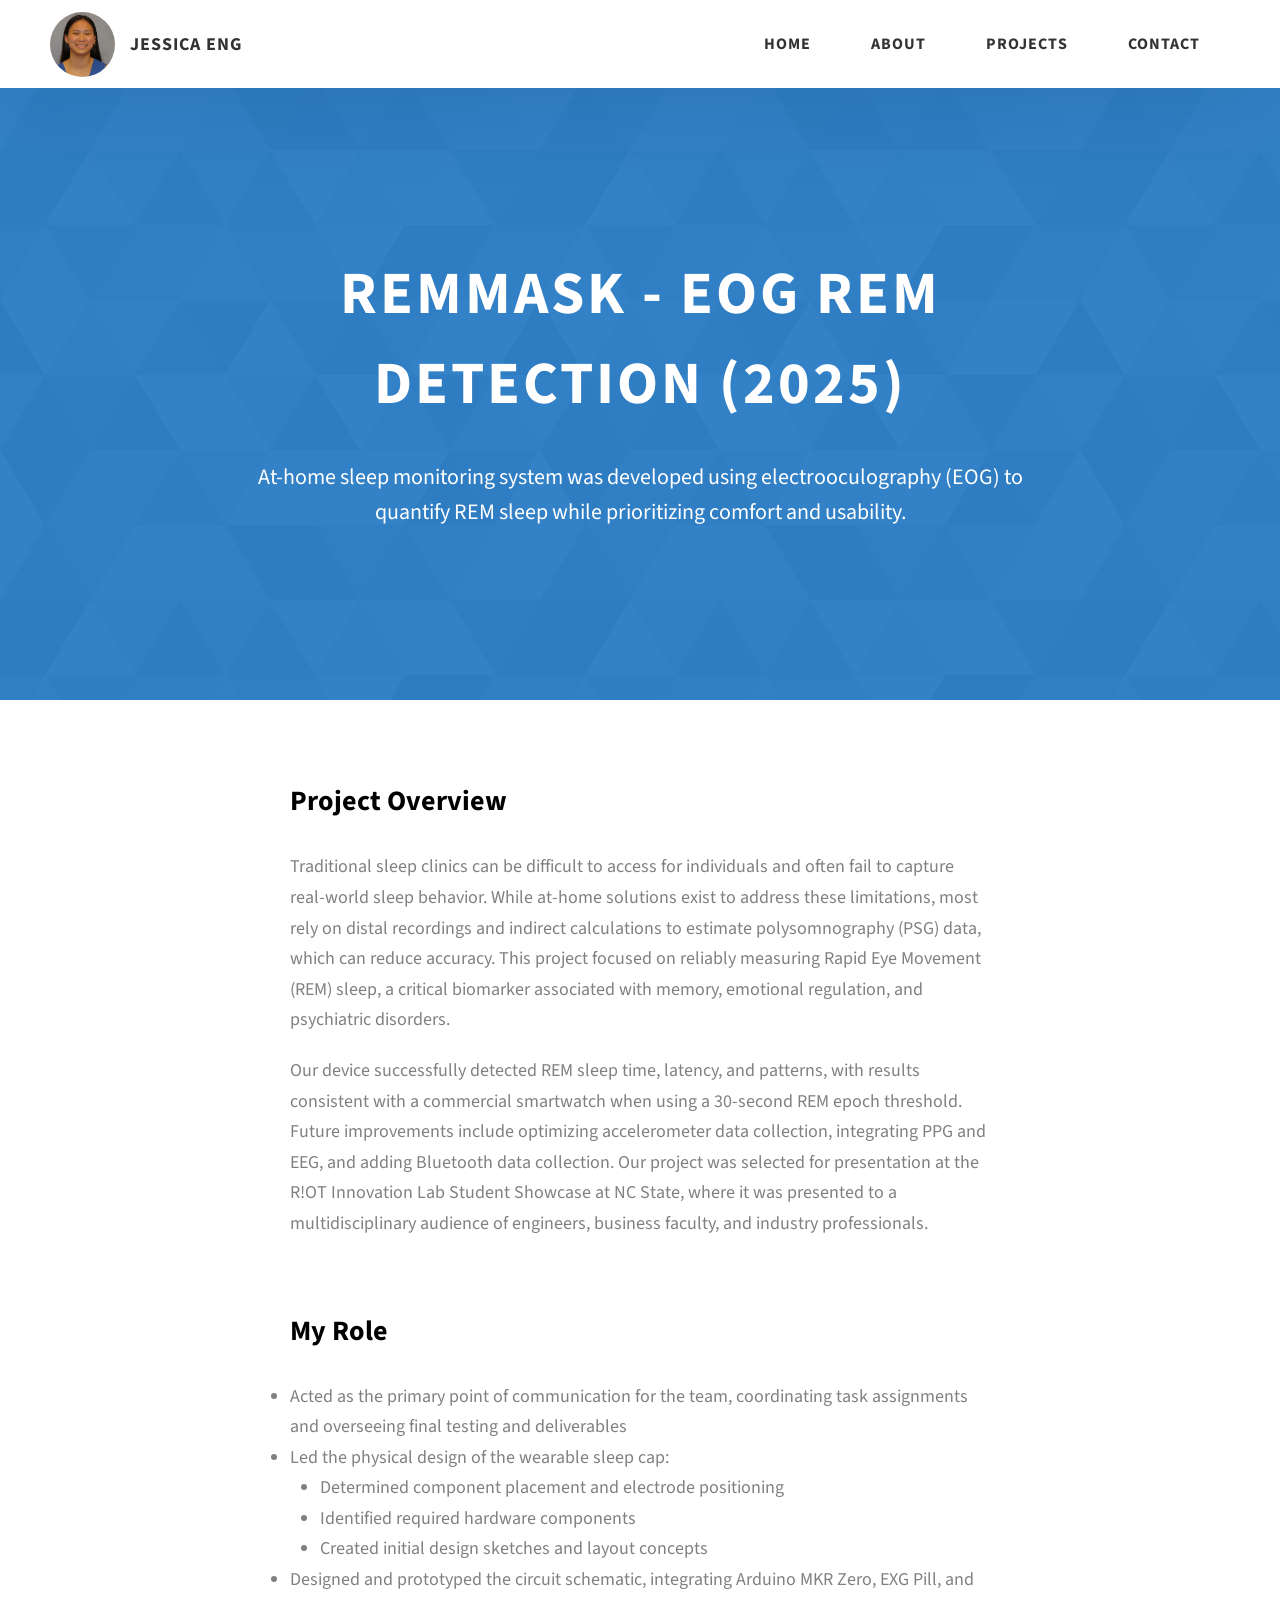
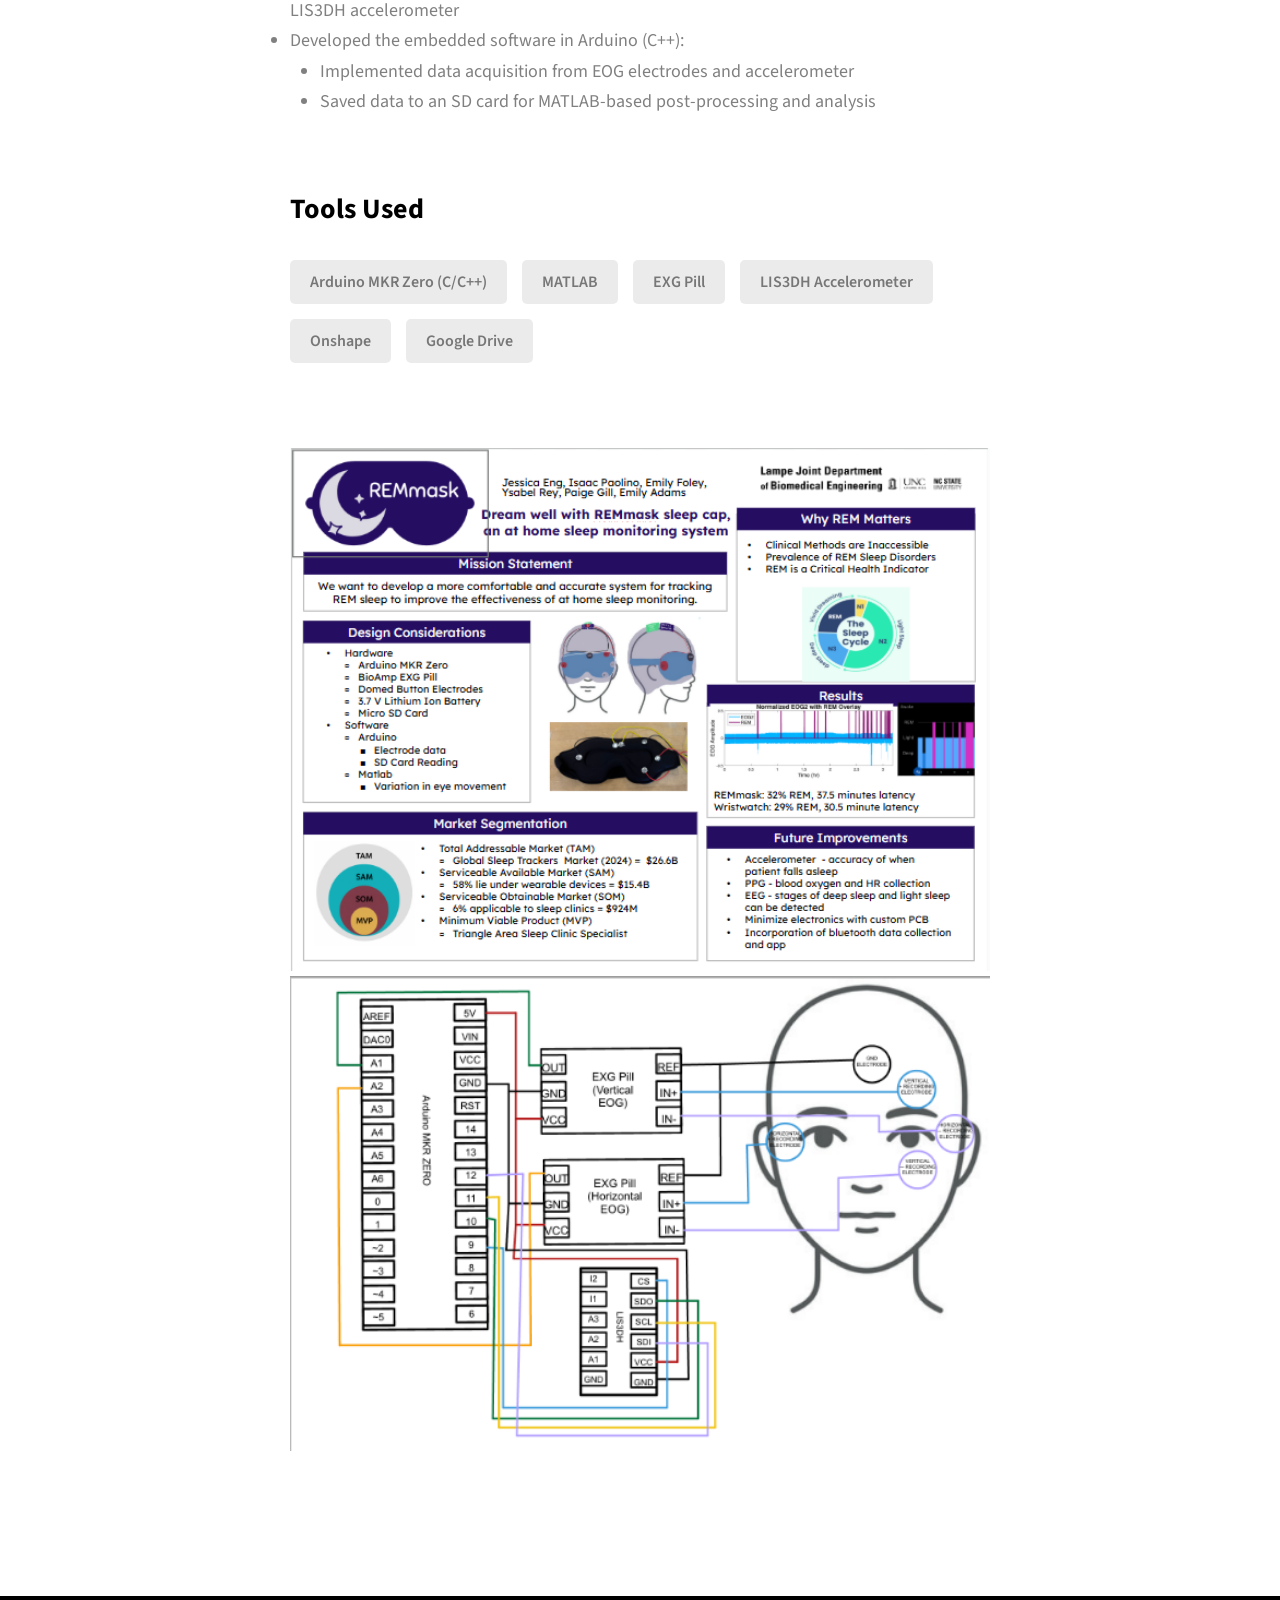
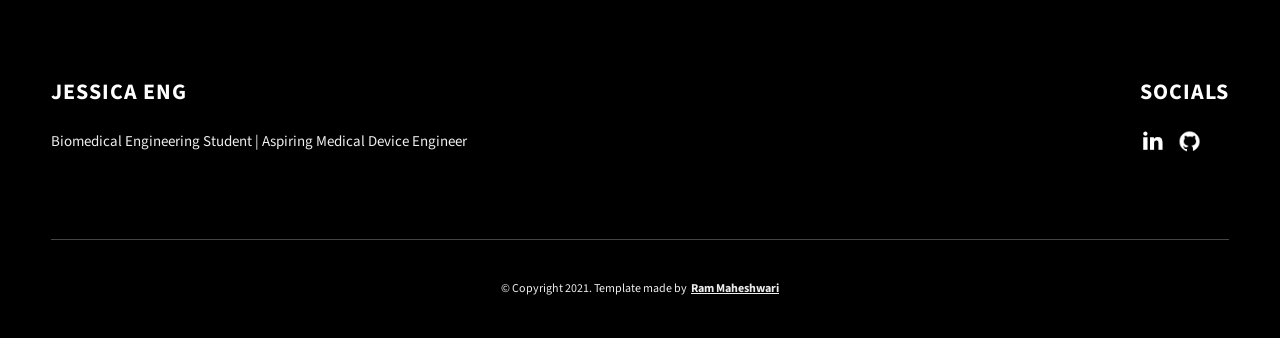
==== project-1.html @ 573de71a "move site files to root" ====
<!DOCTYPE html>
<html lang="en">
  <head>
    <meta charset="UTF-8" />
    <meta name="viewport" content="width=device-width, initial-scale=1.0" />
    <meta http-equiv="X-UA-Compatible" content="ie=edge" />
    <title>REMmask - EOG REM Detection (2025)</title>
    <meta name="description" content="REMmask - EOG REM Detection (2025)" />

    <link rel="stylesheet" href="css/style.css" />

    <link rel="preconnect" href="https://fonts.googleapis.com" />
    <link rel="preconnect" href="https://fonts.gstatic.com" crossorigin />
    <link
      href="https://fonts.googleapis.com/css2?family=Source+Sans+Pro:wght@400;600;700;900&display=swap"
      rel="stylesheet"
    />
  </head>
  <body>
    <header class="header">
      <div class="header__content">
        <div class="header__logo-container">
          <div class="header__logo-img-cont">
            <img
              src="./assets/jpeg/profile.jpeg"
              alt="Jessica Eng Profile Image"
              class="header__logo-img"
            />
          </div>
          <span class="header__logo-sub">Jessica Eng</span>
        </div>
        <div class="header__main">
          <ul class="header__links">
            <li class="header__link-wrapper">
              <a href="./index.html" class="header__link"> Home </a>
            </li>
            <li class="header__link-wrapper">
              <a href="./index.html#about" class="header__link">About </a>
            </li>
            <li class="header__link-wrapper">
              <a href="./index.html#projects" class="header__link">
                Projects
              </a>
            </li>
            <li class="header__link-wrapper">
              <a href="./index.html#contact" class="header__link"> Contact </a>
            </li>
          </ul>
          <div class="header__main-ham-menu-cont">
            <img
              src="./assets/svg/ham-menu.svg"
              alt="hamburger menu"
              class="header__main-ham-menu"
            />
            <img
              src="./assets/svg/ham-menu-close.svg"
              alt="hamburger menu close"
              class="header__main-ham-menu-close d-none"
            />
          </div>
        </div>
      </div>
      <div class="header__sm-menu">
        <div class="header__sm-menu-content">
          <ul class="header__sm-menu-links">
            <li class="header__sm-menu-link">
              <a href="./index.html"> Home </a>
            </li>

            <li class="header__sm-menu-link">
              <a href="./index.html#about"> About </a>
            </li>

            <li class="header__sm-menu-link">
              <a href="./index.html#projects"> Projects </a>
            </li>

            <li class="header__sm-menu-link">
              <a href="./index.html#contact"> Contact </a>
            </li>
          </ul>
        </div>
      </div>
    </header>
    <section class="project-cs-hero">
      <div class="project-cs-hero__content">
        <h1 class="heading-primary">REMmask - EOG REM Detection (2025)</h1>
        <div class="project-cs-hero__info">
          <p class="text-primary">
           At-home sleep monitoring system was 
           developed using electrooculography (EOG) 
           to quantify REM sleep while prioritizing 
           comfort and usability.

          </p>
        </div>
      </div>
    </section>
    <section class="project-details">
      <div class="main-container">
        <div class="project-details__content">
          <div class="project-details__content-main">
            <div class="project-details__desc">
              <h3 class="project-details__content-title">Project Overview</h3>
              <p class="project-details__desc-para">
                Traditional sleep clinics can be difficult to access 
                for individuals and often fail to capture real-world sleep 
                behavior. While at-home solutions exist to address these 
                limitations, most rely on distal recordings and indirect 
                calculations to estimate polysomnography (PSG) data, which can 
                reduce accuracy. This project focused on reliably measuring 
                Rapid Eye Movement (REM) sleep, a critical biomarker 
                associated with memory, emotional regulation, and psychiatric 
                disorders.
              </p>
              <p class="project-details__desc-para">
                Our device successfully detected REM sleep time, latency, 
                and patterns, with results consistent with a commercial 
                smartwatch when using a 30-second REM epoch threshold. 
                Future improvements include optimizing accelerometer data 
                collection, integrating PPG and EEG, and adding Bluetooth 
                data collection. Our project was selected for presentation 
                at the R!OT Innovation Lab Student Showcase at NC State, 
                where it was presented to a multidisciplinary audience of 
                engineers, business faculty, and industry professionals.
              </p>
            </div>
            <div class="project-details__desc">
              <h3 class="project-details__content-title">My Role</h3>
              <ul class="bulleted project-details__desc-para">
                <li>Acted as the primary point of communication for the team, coordinating task assignments and overseeing final testing and deliverables</li>
                <li>Led the physical design of the wearable sleep cap:</li>
                <ul class="indent"><li>Determined component placement and electrode positioning</li>
                <li>Identified required hardware components</li>
                <li>Created initial design sketches and layout concepts</li></ul>
                <li>Designed and prototyped the circuit schematic, integrating Arduino MKR Zero, EXG Pill, and LIS3DH accelerometer</li>
                <li>Developed the embedded software in Arduino (C++):
                <ul class="indent"><li>Implemented data acquisition from EOG electrodes and accelerometer</li>
                <li>Saved data to an SD card for MATLAB-based post-processing and analysis</li></ul>
              </ul>
            </div>
            <div class="project-details__tools-used">
              <h3 class="project-details__content-title">Tools Used</h3>
              <div class="skills">
                <div class="skills__skill">Arduino MKR Zero (C/C++)</div>
                <div class="skills__skill">MATLAB</div>
                <div class="skills__skill">EXG Pill</div>
                <div class="skills__skill">LIS3DH Accelerometer</div>
                <div class="skills__skill">Onshape</div>
                <div class="skills__skill">Google Drive</div>
              </div>
            </div>
            <div class="project-details__showcase-img-cont">
            <img
              src="./assets/png/REMposter.png"
              alt="Project Poster"
              class="project-details__showcase-img"
            />
            <img
              src="./assets/png/REMcircuit.png"
              alt="Project Circuit"
              class="project-details__showcase-img"
            />
          </div>
          </div>
        </div>
      </div>
    </section>
    <footer class="main-footer">
      <div class="main-container">
        <div class="main-footer__upper">
          <div class="main-footer__row main-footer__row-1">
            <h2 class="heading heading-sm main-footer__heading-sm">
              <span>Socials</span>
            </h2>
            <div class="main-footer__social-cont">
              <a target="_blank" rel="noreferrer" href="#">
                <img
                  class="main-footer__icon"
                  src="./assets/png/linkedin-ico.png"
                  alt="icon"
                />
              </a>
              <a target="_blank" rel="noreferrer" href="#">
                <img
                  class="main-footer__icon"
                  src="./assets/png/github-ico.png"
                  alt="icon"
                />
              </a>
            </div>
          </div>
          <div class="main-footer__row main-footer__row-2">
            <h4 class="heading heading-sm text-lt">Jessica Eng</h4>
            <p class="main-footer__short-desc">
              Biomedical Engineering Student | Aspiring Medical Device Engineer
            </p>
          </div>
        </div>

        <!-- If you give me some credit or shoutout here by linking to my website, then it will be a big thing for me and will help me a lot :) -->
        <div class="main-footer__lower">
          &copy; Copyright 2021. Template made by
          <a rel="noreferrer" target="_blank" href="https://rammaheshwari.com"
            >Ram Maheshwari</a
          >
        </div>
      </div>
    </footer>

    <script src="./index.js"></script>
  </body>
</html>
---- css/style.css ----
/*
0 - 600px:      Phone
600 - 900px:    Tablet portrait
900 - 1200px:   Tablet landscape
[1200 - 1800] is where our normal styles apply
1800px + :      Big desktop
$breakpoint arguement choices:
- phone
- tab-port
- tab-land
- big-desktop

Inside media queries 1em is always 16px i.e 1em = 16px at every screen size only inside media queries
*/
*,
*::after,
*::before {
  margin: 0;
  padding: 0;
  box-sizing: inherit;
  font-family: inherit; }

html {
  font-size: 62.5%;
  scroll-behavior: smooth; }
  @media only screen and (max-width: 75em) {
    html {
      font-size: 59%; } }
  @media only screen and (max-width: 56.25em) {
    html {
      font-size: 56%; } }
  @media only screen and (min-width: 112.5em) {
    html {
      font-size: 65%; } }

body {
  box-sizing: border-box;
  position: relative;
  line-height: 1.5;
  font-family: sans-serif;
  overflow-x: hidden;
  overflow-y: scroll;
  font-family: 'Source Sans Pro', sans-serif; }

a {
  text-decoration: none;
  color: inherit; }

.bulleted li{
    list-style: disc;
}
.indent li {
  margin-left: 30px;
}

li {
  list-style: none; }

input:focus,
button:focus,
a:focus,
textarea:focus {
  outline: none; }

button {
  border: none;
  cursor: pointer; }

textarea {
  resize: none; }

.heading-primary {
  font-size: 6rem;
  text-transform: uppercase;
  letter-spacing: 3px;
  text-align: center; }
  @media only screen and (max-width: 37.5em) {
    .heading-primary {
      font-size: 4.5rem; } }

.heading-sec__mb-bg {
  margin-bottom: 11rem; }
  @media only screen and (max-width: 56.25em) {
    .heading-sec__mb-bg {
      margin-bottom: 8rem; } }

.heading-sec__mb-med {
  margin-bottom: 9rem; }
  @media only screen and (max-width: 56.25em) {
    .heading-sec__mb-med {
      margin-bottom: 8rem; } }

.heading-sec__main {
  display: block;
  font-size: 4rem;
  text-transform: uppercase;
  letter-spacing: 1px;
  letter-spacing: 3px;
  text-align: center;
  margin-bottom: 3.5rem;
  position: relative; }
  .heading-sec__main--lt {
    color: #fff; }
    .heading-sec__main--lt::after {
      content: '';
      background: #fff !important; }
  .heading-sec__main::after {
    content: '';
    position: absolute;
    top: calc(100% + 1.5rem);
    height: 5px;
    width: 3rem;
    background: #0062b9;
    left: 50%;
    transform: translateX(-50%);
    border-radius: 5px; }
    @media only screen and (max-width: 37.5em) {
      .heading-sec__main::after {
        top: calc(100% + 1.2rem); } }

.heading-sec__sub {
  display: block;
  text-align: center;
  color: #777;
  font-size: 2rem;
  font-weight: 500;
  max-width: 80rem;
  margin: auto;
  line-height: 1.6; }
  @media only screen and (max-width: 37.5em) {
    .heading-sec__sub {
      font-size: 1.8rem; } }
  .heading-sec__sub--lt {
    color: #eee; }

.heading-sm {
  font-size: 2.2rem;
  text-transform: uppercase;
  letter-spacing: 1px; }

.main-container {
  max-width: 120rem;
  margin: auto;
  width: 92%; }

.btn {
  background: #fff;
  color: #333;
  text-transform: uppercase;
  letter-spacing: 2px;
  display: inline-block;
  font-weight: 700;
  border-radius: 5px;
  box-shadow: 0 5px 15px 0 rgba(0, 0, 0, 0.15);
  transition: transform .3s; }
  .btn:hover {
    transform: translateY(-3px); }
  .btn--bg {
    padding: 1.5rem 8rem;
    font-size: 2rem; }
  .btn--med {
    padding: 1.5rem 5rem;
    font-size: 1.6rem; }
  .btn--theme {
    background: #0062b9;
    color: #fff; }
  .btn--theme-inv {
    color: #0062b9;
    background: #fff;
    border: 2px solid #0062b9;
    box-shadow: none;
    padding: calc(1.5rem - 2px) calc(5rem - 2px); }

.sec-pad {
  padding: 12rem 0; }
  @media only screen and (max-width: 56.25em) {
    .sec-pad {
      padding: 8rem 0; } }

.text-primary {
  color: #fff;
  font-size: 2.2rem;
  text-align: center;
  width: 100%;
  line-height: 1.6; }
  @media only screen and (max-width: 37.5em) {
    .text-primary {
      font-size: 2rem; } }

.d-none {
  display: none; }

.home-hero {
  color: #fff;
  background: linear-gradient(to right, rgba(0, 98, 185, 0.8), rgba(0, 98, 185, 0.8)), url(../../assets/svg/common-bg.svg);
  background-position: center;
  height: 100vh;
  min-height: 80rem;
  max-height: 120rem;
  position: relative; }
  @media only screen and (max-width: 37.5em) {
    .home-hero {
      height: unset;
      min-height: unset; } }
  .home-hero__socials {
    position: absolute;
    top: 50%;
    border: 2px solid #eee;
    border-left: 2px solid #eee;
    transform: translateY(-50%); }
    @media only screen and (max-width: 56.25em) {
      .home-hero__socials {
        display: none; } }
  .home-hero__mouse-scroll-cont {
    position: absolute;
    bottom: 3%;
    left: 50%;
    transform: translateX(-50%); }
    @media only screen and (max-width: 37.5em) {
      .home-hero__mouse-scroll-cont {
        display: none; } }
  .home-hero__social {
    width: 5rem; }
  .home-hero__social-icon-link {
    width: 100%;
    display: block;
    padding: 1.2rem;
    border-bottom: 2px solid #eee;
    transition: background .3s; }
    .home-hero__social-icon-link:hover {
      background: rgba(255, 255, 255, 0.1); }
    .home-hero__social-icon-link--bd-none {
      border-bottom: 0; }
  .home-hero__social-icon {
    width: 100%; }
  .home-hero__content {
    position: absolute;
    top: 50%;
    left: 50%;
    transform: translate(-50%, -50%);
    max-width: 90rem;
    width: 92%; }
    @media only screen and (max-width: 37.5em) {
      .home-hero__content {
        padding: 19rem 0 13rem 0;
        margin: auto;
        position: static;
        transform: translate(0, 0); } }
  .home-hero__info {
    margin: 3rem auto 0 auto;
    max-width: 80rem; }
  .home-hero__cta {
    margin-top: 5rem;
    text-align: center; }

.about {
  background: #fafafa; }
  .about__content {
    display: grid;
    grid-template-columns: 1fr 1fr;
    grid-gap: 10rem; }
    @media only screen and (max-width: 56.25em) {
      .about__content {
        grid-template-columns: 1fr;
        grid-gap: 8rem; } }
    .about__content-title {
      font-weight: 700;
      font-size: 2.8rem;
      margin-bottom: 3rem; }
      @media only screen and (max-width: 37.5em) {
        .about__content-title {
          font-size: 2.4rem; } }
    .about__content-details-para {
      font-size: 1.8rem;
      color: grey;
      max-width: 60rem;
      line-height: 1.7;
      margin-bottom: 1rem; }
      .about__content-details-para--hl {
        font-weight: 700;
        margin: 0 3px; }
      .about__content-details-para:last-child {
        margin-bottom: 4rem; }

.projects__row {
  display: grid;
  grid-template-columns: 1.5fr 1fr;
  grid-gap: 5rem;
  margin-bottom: 11rem; }
  @media only screen and (max-width: 56.25em) {
    .projects__row {
      grid-template-columns: 1fr;
      grid-gap: 2rem;
      margin-bottom: 8rem; } }
  @media only screen and (max-width: 56.25em) {
    .projects__row {
      text-align: center; } }
  .projects__row:last-child {
    margin-bottom: 0; }
  .projects__row-img-cont {
    overflow: hidden; }
  .projects__row-img {
    width: 100%;
    display: block;
    object-fit: cover; }
  .projects__row-content {
    padding: 2rem 0;
    display: flex;
    justify-content: center;
    flex-direction: column;
    align-items: flex-start; }
    @media only screen and (max-width: 56.25em) {
      .projects__row-content {
        align-items: center; } }
    .projects__row-content-title {
      font-weight: 700;
      font-size: 2.8rem;
      margin-bottom: 2rem; }
      @media only screen and (max-width: 37.5em) {
        .projects__row-content-title {
          font-size: 2.4rem; } }
    .projects__row-content-desc {
      font-size: 1.8rem;
      color: grey;
      max-width: 60rem;
      line-height: 1.7;
      margin-bottom: 3rem; }
      @media only screen and (max-width: 37.5em) {
        .projects__row-content-desc {
          font-size: 1.7rem; } }

.contact {
  background: linear-gradient(to right, rgba(0, 98, 185, 0.8), rgba(0, 98, 185, 0.8)), url(../../assets/svg/common-bg.svg);
  background-size: cover;
  background-position: center; }
  .contact__form-container {
    box-shadow: 0 0 10px rgba(0, 0, 0, 0.1);
    background: white;
    padding: 4rem;
    margin-top: 6rem;
    max-width: 80rem;
    text-align: right;
    width: 95%;
    border-radius: 5px;
    margin: 5rem auto 0 auto; }
    @media only screen and (max-width: 37.5em) {
      .contact__form-container {
        padding: 3rem; } }
  .contact__form-field {
    margin-bottom: 4rem; }
    @media only screen and (max-width: 37.5em) {
      .contact__form-field {
        margin-bottom: 3rem; } }
  .contact__form-label {
    color: #666;
    font-size: 1.4rem;
    letter-spacing: 1px;
    font-weight: 700;
    margin-bottom: 1rem;
    display: block;
    text-align: left; }
  .contact__form-input {
    color: #333;
    padding: 2rem;
    width: 100%;
    border: 1px solid #ebebeb;
    font-size: 1.6rem;
    letter-spacing: 0px;
    background: #f0f0f0;
    border-radius: 5px;
    font-weight: 600;
    /* Code for Modern Browsers */
    /* Code for WebKit, Blink, Edge */
    /* Code for Internet Explorer 10-11 */
    /* Code for Microsoft Edge */
    /* Code for Mozilla Firefox 4 to 18 */
    /* Code for Mozilla Firefox 19+ */ }
    .contact__form-input::placeholder {
      color: #999;
      font-weight: 600;
      font-size: 1.6rem; }
    .contact__form-input::-webkit-input-placeholder {
      color: #999;
      font-weight: 600;
      font-size: 1.6rem; }
    .contact__form-input:-ms-input-placeholder {
      color: #999;
      font-weight: 600;
      font-size: 1.6rem; }
    .contact__form-input::-ms-input-placeholder {
      color: #999;
      font-weight: 600;
      font-size: 1.6rem; }
    .contact__form-input:-moz-placeholder {
      opacity: 1;
      color: #999;
      font-weight: 600;
      font-size: 1.6rem; }
    .contact__form-input::-moz-placeholder {
      opacity: 1;
      color: #999;
      font-weight: 600;
      font-size: 1.6rem; }
  .contact__btn {
    width: 30%;
    padding: 2rem 4rem;
    font-size: 1.6rem; }
    @media only screen and (max-width: 37.5em) {
      .contact__btn {
        width: 100%; } }

.project-cs-hero {
  color: #fff;
  background: linear-gradient(to right, rgba(0, 98, 185, 0.8), rgba(0, 98, 185, 0.8)), url(../../assets/svg/common-bg.svg);
  background-size: cover;
  background-position: center;
  position: relative; }
  @media only screen and (max-width: 37.5em) {
    .project-cs-hero {
      height: unset;
      min-height: unset; } }
  .project-cs-hero__content {
    padding: 25rem 0 17rem 0;
    max-width: 90rem;
    width: 92%;
    margin: auto; }
    @media only screen and (max-width: 37.5em) {
      .project-cs-hero__content {
        padding: 19rem 0 13rem 0;
        margin: auto;
        position: static;
        transform: translate(0, 0); } }
  .project-cs-hero__info {
    margin: 3rem auto 0 auto;
    max-width: 80rem; }
  .project-cs-hero__cta {
    margin-top: 5rem;
    text-align: center; }

.project-details__content {
  padding: 8rem 0;
  max-width: 90rem;
  margin: auto; }
  .project-details__content-title {
    font-weight: 700;
    font-size: 2.8rem;
    margin-bottom: 3rem; }
    @media only screen and (max-width: 37.5em) {
      .project-details__content-title {
        font-size: 2.4rem; } }

.project-details__showcase-img-cont {
  width: 100%;
  margin-bottom: 6rem; }

.project-details__showcase-img {
  width: 100%; }

.project-details__content-main {
  width: 100%;
  max-width: 70rem;
  margin: auto; }

.project-details__desc {
  margin: 0 0 7rem 0; }
  .project-details__desc-para {
    font-size: 1.8rem;
    line-height: 1.7;
    color: grey;
    margin-bottom: 2rem; }

.project-details__tools-used {
  margin: 0 0 7rem 0; }
  .project-details__tools-used-list {
    display: flex;
    flex-wrap: wrap; }
  .project-details__tools-used-item {
    padding: 1rem 2rem;
    margin-bottom: 1.5rem;
    margin-right: 1.5rem;
    font-size: 1.6rem;
    background: rgba(153, 153, 153, 0.2);
    border-radius: 5px;
    font-weight: 600;
    color: #777; }

.project-details__links {
  margin: 0 0; }
  .project-details__links-btn {
    margin-right: 2rem; }
    @media only screen and (max-width: 37.5em) {
      .project-details__links-btn {
        margin-right: 0;
        width: 70%;
        margin-bottom: 2rem;
        text-align: center; } }
    .project-details__links-btn:last-child {
      margin: 0; }
      @media only screen and (max-width: 37.5em) {
        .project-details__links-btn:last-child {
          margin: 0; } }

.header {
  position: fixed;
  width: 100%;
  z-index: 1000;
  background: #000;
  background: #fff;
  box-shadow: 0 10px 100px rgba(0, 0, 0, 0.1); }
  .header__content {
    display: flex;
    align-items: center;
    justify-content: space-between;
    padding: 1rem 5rem; }
    @media only screen and (max-width: 56.25em) {
      .header__content {
        padding: 0 2rem; } }
  .header__logo-container {
    display: flex;
    align-items: center;
    cursor: pointer;
    color: #333;
    transition: color .3s; }
    .header__logo-container:hover {
      color: #0062b9; }
  .header__logo-img-cont {
    width: 6.5rem;
    height: 6.5rem;
    border-radius: 50px;
    overflow: hidden;
    margin-right: 1.5rem;
    background: #0062b9; }
    @media only screen and (max-width: 56.25em) {
      .header__logo-img-cont {
        width: 4.5rem;
        height: 4.5rem;
        margin-right: 1.2rem; } }
  .header__logo-img {
    width: 100%;
    height: 100%;
    object-fit: cover;
    object-position: center;
    display: block; }
  .header__logo-sub {
    font-size: 1.8rem;
    text-transform: uppercase;
    font-weight: 700;
    letter-spacing: 1px; }
  .header__links {
    display: flex; }
    @media only screen and (max-width: 37.5em) {
      .header__links {
        display: none; } }
  .header__link {
    padding: 2.2rem 3rem;
    display: inline-block;
    font-size: 1.6rem;
    color: #333;
    text-transform: uppercase;
    letter-spacing: 1px;
    font-weight: 700;
    transition: color .3s; }
    .header__link:hover {
      color: #0062b9; }
    @media only screen and (max-width: 56.25em) {
      .header__link {
        padding: 3rem 1.8rem;
        font-size: 1.5rem; } }
  .header__main-ham-menu-cont {
    display: none;
    width: 3rem;
    padding: 2.2rem 0; }
    @media only screen and (max-width: 37.5em) {
      .header__main-ham-menu-cont {
        display: block; } }
  .header__main-ham-menu {
    width: 100%; }
  .header__main-ham-menu-close {
    width: 100%; }
  .header__sm-menu {
    background: #fff;
    position: absolute;
    width: 100%;
    top: 100%;
    visibility: hidden;
    opacity: 0;
    transition: all .3s;
    box-shadow: 0px 5px 5px 0px rgba(0, 0, 0, 0.1);
    -webkit-box-shadow: 0px 5px 5px 0px rgba(0, 0, 0, 0.1);
    -moz-box-shadow: 0px 5px 5px 0px rgba(0, 0, 0, 0.1); }
    .header__sm-menu--active {
      visibility: hidden;
      opacity: 0; }
      @media only screen and (max-width: 37.5em) {
        .header__sm-menu--active {
          visibility: visible;
          opacity: 1; } }
  .header__sm-menu-link a {
    display: block;
    text-decoration: none;
    padding: 2.5rem 3rem;
    font-size: 1.6rem;
    color: #333;
    text-align: right;
    border-bottom: 1px solid #eee;
    font-weight: 700;
    text-transform: uppercase;
    letter-spacing: 2px;
    transition: color .3s; }
    .header__sm-menu-link a:hover {
      color: #0062b9; }
  .header__sm-menu-link:first-child a {
    border-top: 1px solid #eee; }
  .header__sm-menu-link-last {
    border-bottom: 0; }

.main-footer {
  background: #000;
  color: #fff; }
  .main-footer__upper {
    display: flex;
    justify-content: space-between;
    padding: 8rem 0; }
    @media only screen and (max-width: 56.25em) {
      .main-footer__upper {
        padding: 6rem 0; } }
    @media only screen and (max-width: 37.5em) {
      .main-footer__upper {
        display: block; } }
  .main-footer__row-1 {
    order: 2; }
    @media only screen and (max-width: 56.25em) {
      .main-footer__row-1 {
        margin-bottom: 5rem; } }
  .main-footer__row-2 {
    width: 40%;
    order: 1;
    max-width: 50rem; }
    @media only screen and (max-width: 56.25em) {
      .main-footer__row-2 {
        width: 100%; } }
  .main-footer__short-desc {
    margin-top: 2rem;
    color: #eee;
    font-size: 1.5rem;
    line-height: 1.7; }
  .main-footer__social-cont {
    margin-top: 2rem; }
  .main-footer__icon {
    margin-right: 1rem;
    width: 2.5rem; }
    .main-footer__icon--mr-none {
      margin-right: 0; }
  .main-footer__lower {
    padding: 4rem 0;
    border-top: 1px solid #444;
    color: #eee;
    font-size: 1.2rem;
    text-align: left;
    text-align: center; }
    .main-footer__lower a {
      text-decoration: underline;
      font-weight: bold;
      margin-left: 2px; }
    @media only screen and (max-width: 56.25em) {
      .main-footer__lower {
        padding: 3.5rem 0; } }

.skills {
  display: flex;
  flex-wrap: wrap; }
  .skills__skill {
    padding: 1rem 2rem;
    margin-bottom: 1.5rem;
    margin-right: 1.5rem;
    font-size: 1.6rem;
    background: rgba(153, 153, 153, 0.2);
    border-radius: 5px;
    font-weight: 600;
    color: #777; }

.mouse {
  width: 25px;
  height: 40px;
  border: 2px solid #eee;
  border-radius: 60px;
  position: relative;
  overflow: hidden; }
  .mouse::before {
    content: '';
    width: 5px;
    height: 5px;
    position: absolute;
    top: 7px;
    left: 50%;
    transform: translateX(-50%);
    background-color: #eee;
    border-radius: 50%;
    opacity: 1;
    animation: wheel 1.3s infinite;
    -webkit-animation: wheel 1.3s infinite; }

@keyframes wheel {
  to {
    opacity: 0;
    top: 27px; } }

@-webkit-keyframes wheel {
  to {
    opacity: 0;
    top: 27px; } }
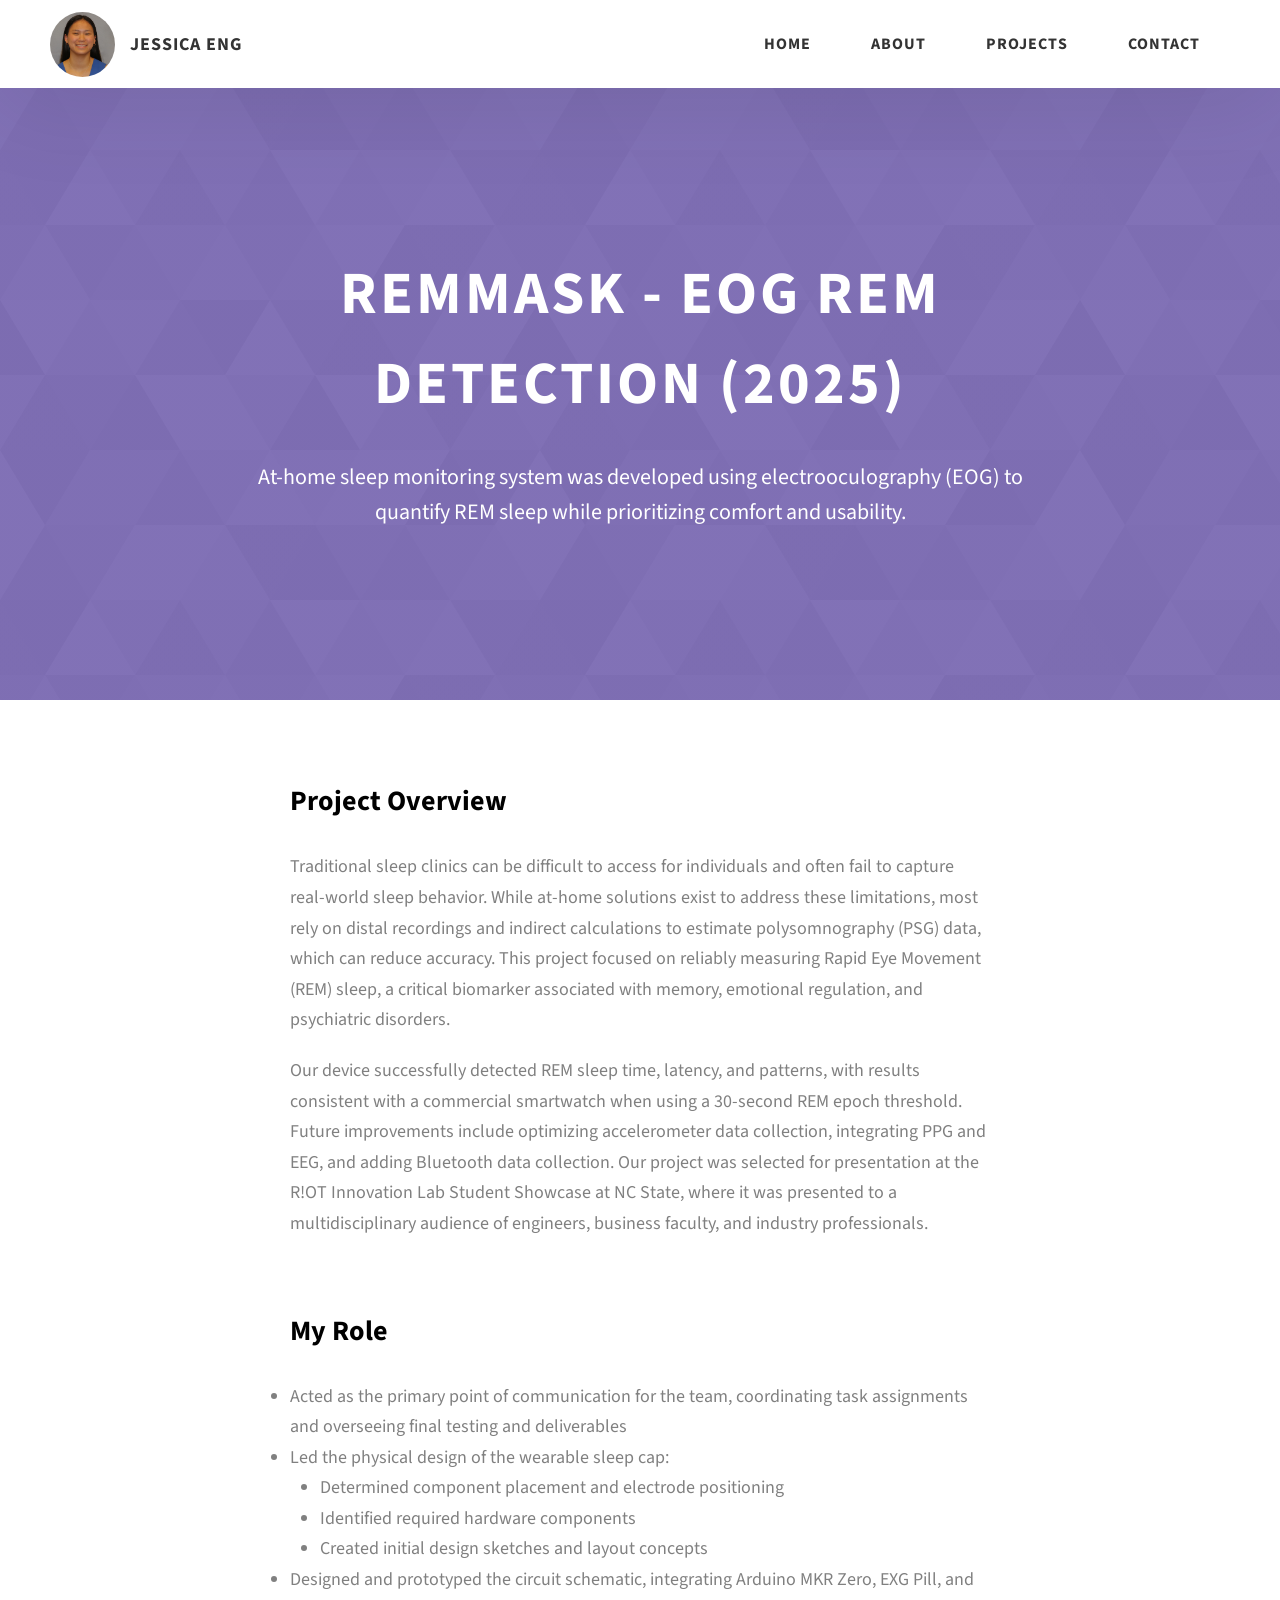
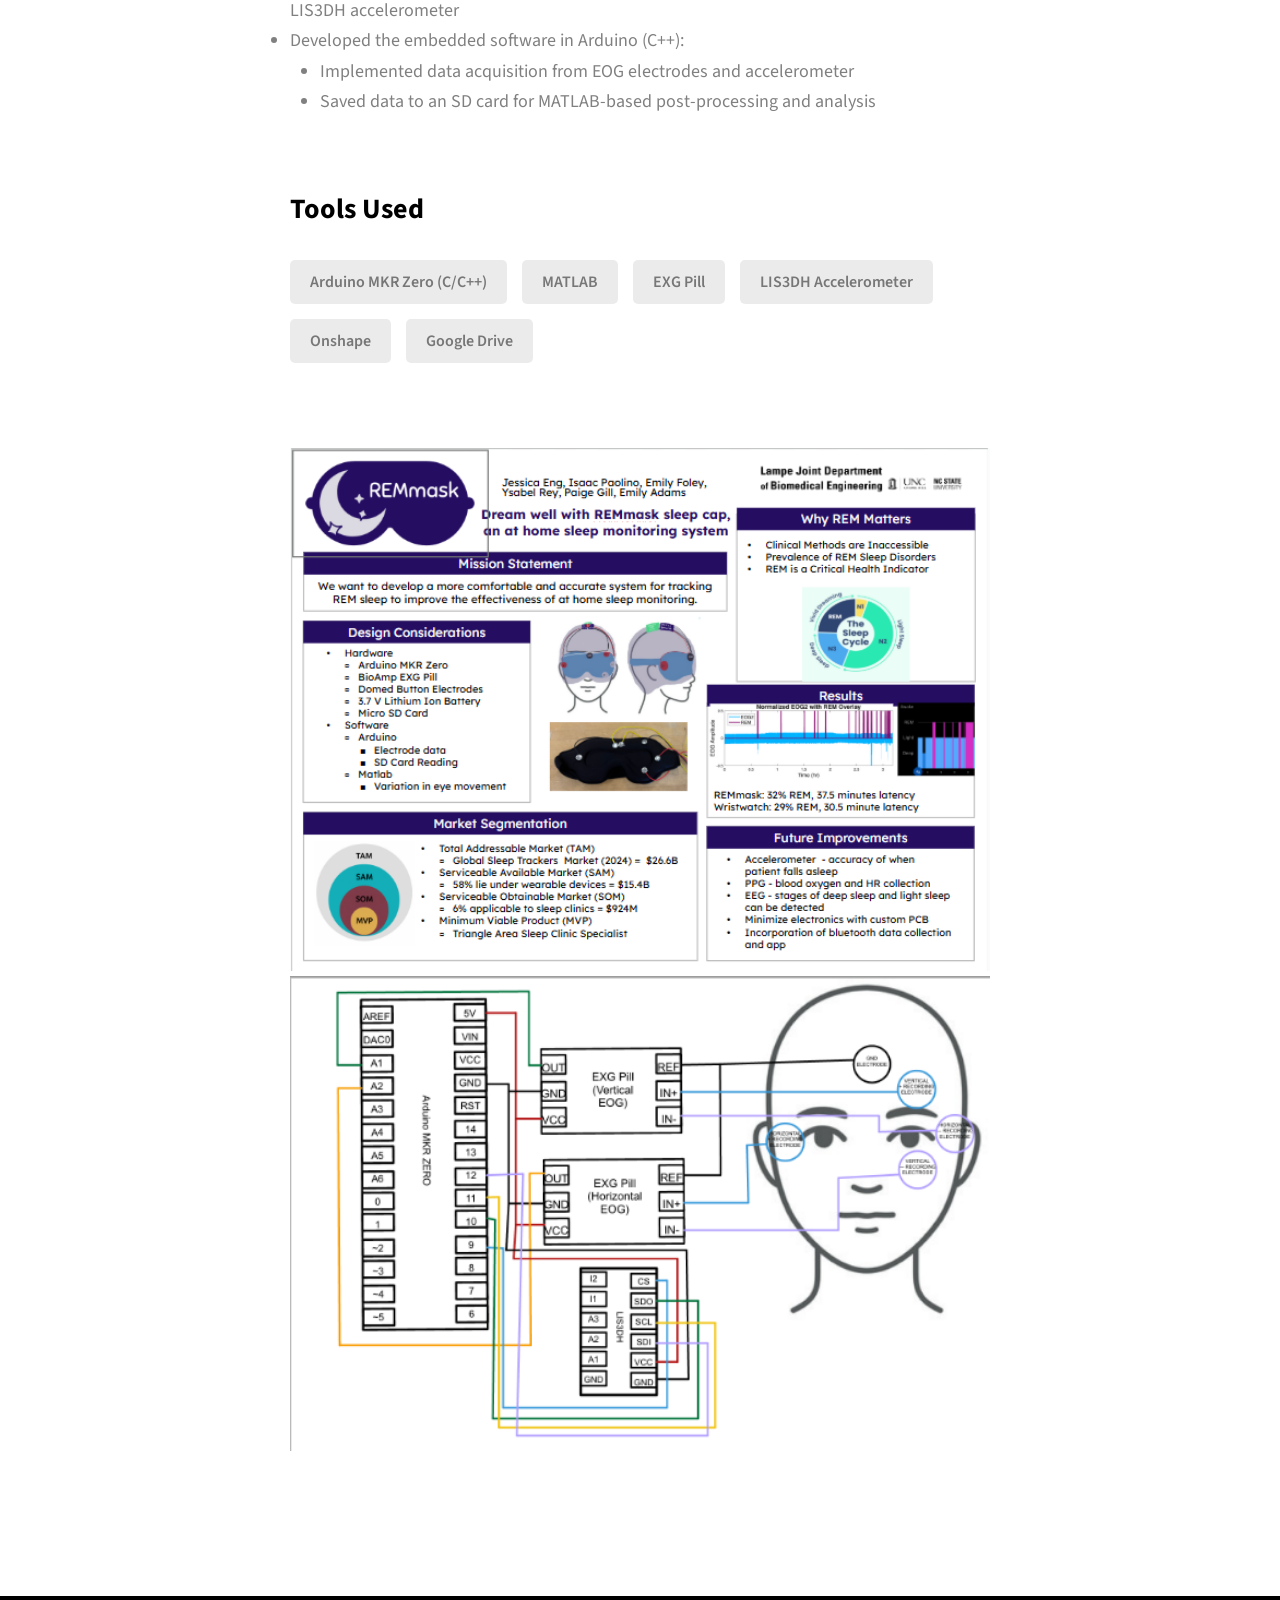
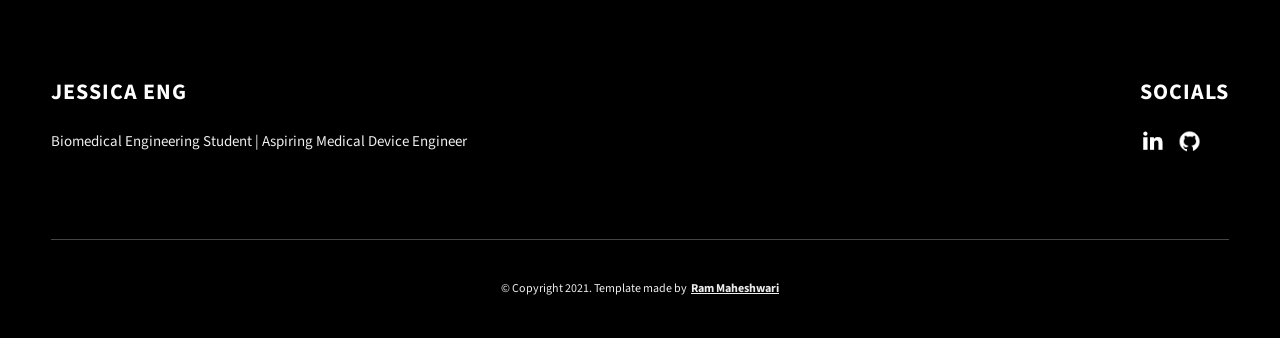
==== commit 3a9a7d4a: "update home page" ====
--- a/project-1.html
+++ b/project-1.html
@@ -198,7 +198,6 @@
           </div>
         </div>
 
-        <!-- If you give me some credit or shoutout here by linking to my website, then it will be a big thing for me and will help me a lot :) -->
         <div class="main-footer__lower">
           &copy; Copyright 2021. Template made by
           <a rel="noreferrer" target="_blank" href="https://rammaheshwari.com"
--- a/css/style.css
+++ b/css/style.css
@@ -110,7 +110,7 @@
     top: calc(100% + 1.5rem);
     height: 5px;
     width: 3rem;
-    background: #0062b9;
+    background: #452e91;
     left: 50%;
     transform: translateX(-50%);
     border-radius: 5px; }
@@ -162,12 +162,12 @@
     padding: 1.5rem 5rem;
     font-size: 1.6rem; }
   .btn--theme {
-    background: #0062b9;
+    background: #452e91;
     color: #fff; }
   .btn--theme-inv {
-    color: #0062b9;
+    color: #452e91;
     background: #fff;
-    border: 2px solid #0062b9;
+    border: 2px solid #452e91;
     box-shadow: none;
     padding: calc(1.5rem - 2px) calc(5rem - 2px); }
 
@@ -192,7 +192,7 @@
 
 .home-hero {
   color: #fff;
-  background: linear-gradient(to right, rgba(0, 98, 185, 0.8), rgba(0, 98, 185, 0.8)), url(../../assets/svg/common-bg.svg);
+  background: linear-gradient(to right, rgba(98, 78, 164, 0.8), rgba(98, 78, 164, 0.8)), url(../../assets/svg/common-bg.svg);
   background-position: center;
   height: 100vh;
   min-height: 80rem;
@@ -330,7 +330,7 @@
           font-size: 1.7rem; } }
 
 .contact {
-  background: linear-gradient(to right, rgba(0, 98, 185, 0.8), rgba(0, 98, 185, 0.8)), url(../../assets/svg/common-bg.svg);
+  background: linear-gradient(to right, rgba(98, 78, 164, 0.8), rgba(98, 78, 164, 0.8)), url(../../assets/svg/common-bg.svg);
   background-size: cover;
   background-position: center; }
   .contact__form-container {
@@ -411,7 +411,7 @@
 
 .project-cs-hero {
   color: #fff;
-  background: linear-gradient(to right, rgba(0, 98, 185, 0.8), rgba(0, 98, 185, 0.8)), url(../../assets/svg/common-bg.svg);
+  background: linear-gradient(to right, rgba(98, 78, 164, 0.8), rgba(98, 78, 164, 0.8)), url(../../assets/svg/common-bg.svg);
   background-size: cover;
   background-position: center;
   position: relative; }
@@ -522,14 +522,14 @@
     color: #333;
     transition: color .3s; }
     .header__logo-container:hover {
-      color: #0062b9; }
+      color: #452e91; }
   .header__logo-img-cont {
     width: 6.5rem;
     height: 6.5rem;
     border-radius: 50px;
     overflow: hidden;
     margin-right: 1.5rem;
-    background: #0062b9; }
+    background: #452e91; }
     @media only screen and (max-width: 56.25em) {
       .header__logo-img-cont {
         width: 4.5rem;
@@ -561,7 +561,7 @@
     font-weight: 700;
     transition: color .3s; }
     .header__link:hover {
-      color: #0062b9; }
+      color: #452e91; }
     @media only screen and (max-width: 56.25em) {
       .header__link {
         padding: 3rem 1.8rem;
@@ -608,7 +608,7 @@
     letter-spacing: 2px;
     transition: color .3s; }
     .header__sm-menu-link a:hover {
-      color: #0062b9; }
+      color: #452e91; }
   .header__sm-menu-link:first-child a {
     border-top: 1px solid #eee; }
   .header__sm-menu-link-last {
